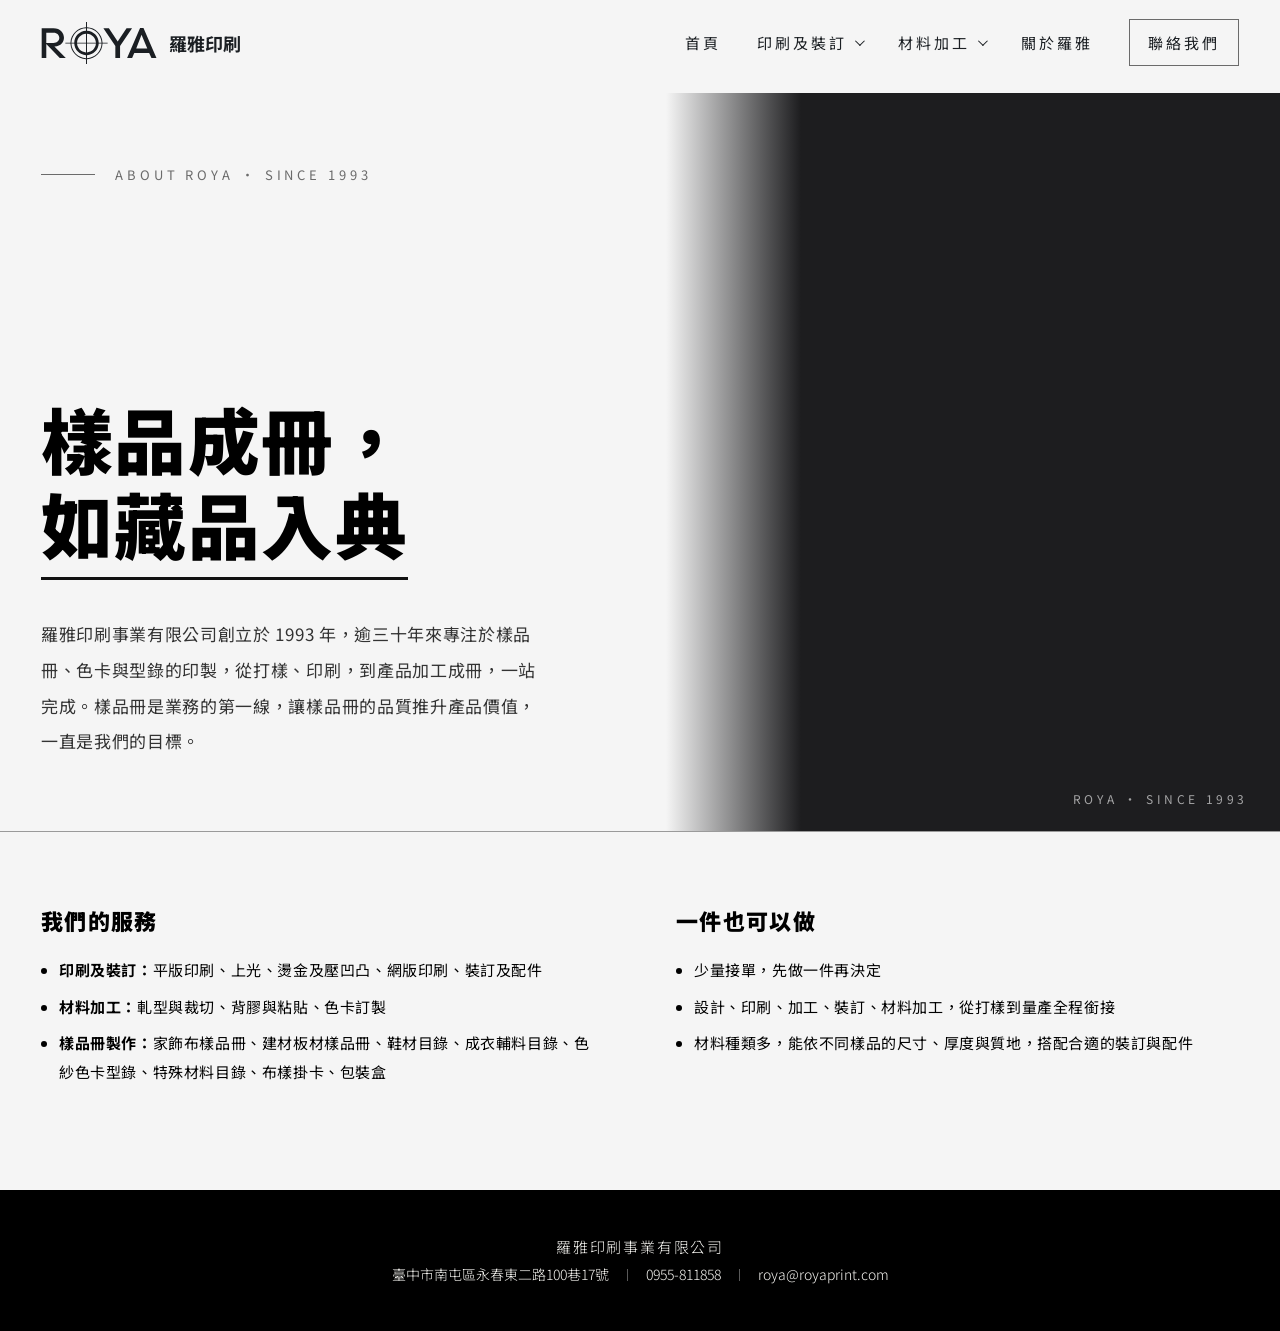
==== about.html @ 84ca04f0 "Add files via upload" ====
<!doctype html>
<html lang="zh-Hant">
<head>
<meta charset="utf-8">
<meta name="viewport" content="width=device-width,initial-scale=1">
<title>關於羅雅｜羅雅印刷</title>
<link rel="preconnect" href="https://fonts.googleapis.com">
<link rel="stylesheet" href="https://fonts.googleapis.com/css2?family=Noto+Sans+TC:wght@300;400;500;700;900&display=swap">
<link rel="stylesheet" href="style.css">
</head>
<body class="pb">
<header class="site-header">
  <a class="brand" href="index.html"><img src="assets/logo.svg" alt="羅雅印刷標誌"><span>羅雅印刷</span></a>
  <nav class="site-nav" aria-label="主選單">
    <a href="index.html">首頁</a>
    <div class="dd"><a href="printing-binding.html">印刷及裝訂</a>
      <div class="dd-m"><a href="printing-binding.html#offset">平版印刷</a><a href="printing-binding.html#foil-emboss">燙金及壓凹凸</a><a href="printing-binding.html#screen">網版印刷</a><a href="printing-binding.html#binding">裝訂及配件</a></div></div>
    <div class="dd"><a href="material-processing.html">材料加工</a>
      <div class="dd-m"><a href="material-processing.html#cut-diecut">裁切｜軋型</a><a href="material-processing.html#adhesive-lamination">背膠｜粘貼</a><a href="material-processing.html#color-card">色卡訂製</a></div></div>
    <a href="about.html">關於羅雅</a>
    <a class="boxed" href="contact.html">聯絡我們</a>
  </nav>
</header>

<main class="about">
  <section class="a-hero">
    <div class="a-copy">
      <div class="a-eyebrow"><i></i><span>ABOUT ROYA · SINCE 1993</span></div>
      <h1>樣品成冊，<br>如藏品入典</h1>
      <p>羅雅印刷事業有限公司創立於 1993 年，逾三十年來專注於樣品冊、色卡與型錄的印製，從打樣、印刷，到產品加工成冊，一站完成。樣品冊是業務的第一線，讓樣品冊的品質推升產品價值，一直是我們的目標。</p>
    </div>
    <div class="a-img"><div class="ph" role="img" aria-label="公司形象圖（待補）"></div><span class="a-tag">ROYA · SINCE 1993</span></div>
  </section>
  <section class="a-more">
    <div class="a-col">
      <h2>我們的服務</h2>
      <ul>
        <li><b>印刷及裝訂：</b>平版印刷、上光、燙金及壓凹凸、網版印刷、裝訂及配件</li>
        <li><b>材料加工：</b>軋型與裁切、背膠與粘貼、色卡訂製</li>
        <li><b>樣品冊製作：</b>家飾布樣品冊、建材板材樣品冊、鞋材目錄、成衣輔料目錄、色紗色卡型錄、特殊材料目錄、布樣掛卡、包裝盒</li>
      </ul>
    </div>
    <div class="a-col">
      <h2>一件也可以做</h2>
      <ul>
        <li>少量接單，先做一件再決定</li>
        <li>設計、印刷、加工、裝訂、材料加工，從打樣到量產全程銜接</li>
        <li>材料種類多，能依不同樣品的尺寸、厚度與質地，搭配合適的裝訂與配件</li>
      </ul>
    </div>
  </section>
</main>


<footer class="site-footer" id="contact">
  <div class="inner">
    <div class="name">羅雅印刷事業有限公司</div>
    <div class="row"><span>臺中市南屯區永春東二路100巷17號</span><i></i><a href="tel:0955811858">0955-811858</a><i></i><a href="mailto:roya@royaprint.com">roya@royaprint.com</a></div>
  </div>
</footer>
</body>
</html>
---- style.css ----
/* 羅雅印刷 網站樣式 */
*{box-sizing:border-box}
html,body{margin:0;background:#FFFFFF;color:#000000;font-family:"Noto Sans TC","PingFang TC","Microsoft JhengHei",sans-serif}
a{color:#1B1F23;text-decoration:none}
a:hover{color:#0E0E0E}

/* 頁首與選單 */
.site-header{padding:18px 3.2vw;display:flex;flex-wrap:wrap;gap:16px;align-items:center;justify-content:space-between;position:relative;z-index:60}
.brand{display:flex;align-items:center;gap:12px;font-weight:700;font-size:18px}
.brand img{height:44px;width:auto;display:block}
.site-nav{display:flex;flex-wrap:wrap;gap:36px;align-items:center;font-size:15px;letter-spacing:.2em}
.site-nav .boxed{border:1px solid #6B6B6B;padding:12px 18px}

/* 下拉選單 */
.dd{position:relative}
.dd>a{display:inline-flex;align-items:center;gap:8px;padding:14px 0}
.dd>a::after{content:"";width:6px;height:6px;border-right:1.5px solid currentColor;border-bottom:1.5px solid currentColor;transform:rotate(45deg) translateY(-2px);transition:transform .2s}
.dd:hover>a::after,.dd:focus-within>a::after{transform:rotate(-135deg) translateY(-2px)}
.dd-m{position:absolute;left:-24px;top:100%;transform:translateY(6px);width:max-content;min-width:0;display:flex;flex-direction:column;background:#FFFFFF;border:1px solid #D4D4D4;padding:8px 0;box-shadow:0 10px 28px rgba(0,0,0,.08);opacity:0;visibility:hidden;transition:opacity .18s ease,transform .18s ease,visibility .18s;z-index:50}
.dd:hover .dd-m,.dd:focus-within .dd-m{opacity:1;visibility:visible;transform:translateY(0)}
.dd-m a{padding:11px 22px 11px 24px;white-space:nowrap;font-size:14px;letter-spacing:.12em}
.dd-m a:hover{background:#F2F2F2;color:#000000}

/* 首頁主視覺：影片（含標題與旋轉型錄）＋右側圖示 */
.hero{container-type:inline-size;width:100%;overflow:hidden}
.hero-inner{position:relative;width:100%;aspect-ratio:16/9;background:#FFFFFF}
.hero-inner video{position:absolute;left:0;top:0;width:100%;height:100%;object-fit:cover;display:block}
.dot{position:absolute;z-index:4;width:6.28cqw;height:6.28cqw;border-radius:50%;transition:transform .25s ease;outline:none}
.dot img{width:100%;height:100%;display:block}
.dot .tx{position:absolute;left:0;top:0;right:0;bottom:0;border-radius:50%;background:#808080;color:#FFFFFF;display:flex;align-items:center;justify-content:center;text-align:center;padding:12%;font-weight:700;line-height:1.35;letter-spacing:.04em;font-size:clamp(10px,1cqw,19px);opacity:0;transition:opacity .2s ease}
.dot:hover,.dot:focus{transform:scale(1.2);z-index:7}
.dot:hover .tx,.dot:focus .tx{opacity:1}

/* 頁尾 */
.site-footer{background:#000000;color:#F7F6F2;height:141px;padding:0 32px;display:flex;align-items:center;justify-content:center;font-weight:300}
.site-footer .inner{width:100%;max-width:1200px;display:flex;flex-direction:column;align-items:center;gap:4px;text-align:center;font-size:14px;line-height:1.7}
.site-footer .name{font-size:15px;letter-spacing:.12em}
.site-footer .row{display:flex;flex-wrap:wrap;align-items:center;justify-content:center;gap:4px 18px}
.site-footer .row i{width:1px;height:12px;background:rgba(255,255,255,.35)}
.site-footer a{color:#F7F6F2}

/* 內頁：印刷及裝訂 */
body.pb{background:#F5F5F5}
.page{max-width:1400px;margin:0 auto;padding:56px 3.2vw 96px}
.page h1{margin:0 0 28px;font-size:40px;font-weight:900;letter-spacing:.04em;line-height:1.2;display:flex;align-items:center;gap:14px}
.page h1 i{width:2px;height:1.1em;background:#000;display:block}
.rows{border-top:1px solid #9A9A9A}
.grp{display:grid;grid-template-columns:200px 1fr;gap:0 24px;padding:40px 0 44px;border-bottom:1px solid #9A9A9A;scroll-margin-top:16px}
.grp:last-child{border-bottom:0}
.grp h2{margin:0;font-size:20px;font-weight:400;letter-spacing:.06em;line-height:1.4}
.cards{display:grid;grid-template-columns:repeat(3,minmax(0,1fr));gap:40px 72px;max-width:960px}
.card{margin:0}
.ph{aspect-ratio:5/4;background:#333234}
.card figcaption{margin-top:16px;font-size:14px;letter-spacing:.06em;line-height:1.5}
@media (max-width:900px){.grp{grid-template-columns:1fr;gap:20px}.cards{grid-template-columns:repeat(2,minmax(0,1fr));gap:28px 24px}.page h1{font-size:32px}}
@media (max-width:520px){.cards{grid-template-columns:1fr}}
.grp h2 i{display:inline-block;width:2px;height:1em;background:#000;vertical-align:-.12em;margin:0 12px}

/* 關於羅雅 */
.about{padding:0}
.a-hero{display:grid;grid-template-columns:minmax(0,1fr) 48%;min-height:min(82vh,860px);margin-top:8px}
.a-copy{padding:72px 4vw 72px max(3.2vw,calc((100vw - 1400px)/2 + 3.2vw));display:flex;flex-direction:column;justify-content:center;gap:0}
.a-eyebrow{display:flex;align-items:center;gap:20px;font-size:13px;letter-spacing:.3em;color:#6B6B6B;margin-bottom:auto}
.a-eyebrow i{width:54px;height:1px;background:#6B6B6B;display:block}
.a-copy h1{margin:120px 0 36px;font-size:clamp(44px,5.6vw,88px);font-weight:900;line-height:1.18;letter-spacing:.02em;border-bottom:3px solid #111;padding-bottom:12px;align-self:flex-start}
.a-copy p{margin:0;max-width:30em;font-size:17px;line-height:2.1;letter-spacing:.04em;color:#333}
.a-img{position:relative;min-height:420px}
.a-img .ph{position:absolute;inset:0;aspect-ratio:auto;border:0;background:#1d1d1f}
.a-img::before{content:"";position:absolute;left:0;top:0;bottom:0;width:22%;background:linear-gradient(90deg,#F5F5F5,rgba(245,245,245,0));z-index:2;pointer-events:none}
.a-tag{position:absolute;right:32px;bottom:24px;z-index:3;font-size:12px;letter-spacing:.3em;color:rgba(255,255,255,.6)}
.a-more{display:grid;grid-template-columns:repeat(2,minmax(0,1fr));gap:72px;max-width:1400px;margin:0 auto;padding:72px 3.2vw 96px;border-top:1px solid #9A9A9A}
.a-col h2{margin:0 0 20px;font-size:22px;font-weight:900;letter-spacing:.06em}
.a-col ul{margin:0;padding-left:1.2em;font-size:15px;line-height:1.9;letter-spacing:.04em}
.a-col li{margin-bottom:8px}
@media (max-width:900px){.a-hero{grid-template-columns:1fr;min-height:0}.a-img{order:-1;min-height:300px}.a-img::before{display:none}.a-copy{padding:40px 3.2vw}.a-copy h1{margin:48px 0 24px}.a-more{grid-template-columns:1fr;gap:40px;padding:48px 3.2vw 72px}}

/* 聯絡我們 */
body.ct{background:#EEEEEE}
.ct-main{max-width:1400px;margin:0 auto;padding:72px 3.2vw 120px}
.ct-grid{display:grid;grid-template-columns:minmax(0,5fr) minmax(0,7fr);gap:80px;align-items:start}
.ct-eyebrow{font-size:13px;letter-spacing:.3em;color:#6B6B6B;margin-bottom:28px}
.ct-left h1{margin:0 0 32px;font-size:clamp(44px,5vw,80px);font-weight:900;line-height:1.2;letter-spacing:.02em}
.ct-left p{margin:0 0 56px;max-width:22em;font-size:17px;line-height:2.1;letter-spacing:.04em;color:#333}
.ct-info{margin:0;border-top:1px solid #9A9A9A;padding-top:36px;display:grid;gap:22px}
.ct-info div{display:grid;grid-template-columns:110px 1fr;gap:12px;font-size:16px;line-height:1.7}
.ct-info dt{font-size:13px;letter-spacing:.2em;color:#555;font-weight:700;padding-top:3px}
.ct-info dd{margin:0}
.ct-form{display:grid;gap:40px}
.f2{display:grid;grid-template-columns:1fr 1fr;gap:40px 44px}
.fld{display:block}
.fld.half{max-width:50%}
.fld>span,.flabel{display:block;font-size:13px;letter-spacing:.2em;color:#555;font-weight:700;margin-bottom:10px}
.fld input,.fld select,.fld textarea{width:100%;font:inherit;font-size:20px;color:#111;background:transparent;border:0;border-bottom:1.5px solid #8A8A8A;border-radius:0;padding:10px 0 12px;outline:none;appearance:none;-webkit-appearance:none}
.fld select{background:url("data:image/svg+xml;utf8,<svg xmlns='http://www.w3.org/2000/svg' width='12' height='8' fill='none' stroke='%23111' stroke-width='1.4'><path d='M1 1l5 5 5-5'/></svg>") right 4px center no-repeat}
.fld textarea{resize:vertical;min-height:130px;line-height:1.7}
.fld input::placeholder,.fld textarea::placeholder{color:#9A9A9A}
.fld input:focus,.fld select:focus,.fld textarea:focus{border-bottom-color:#000}
.chips{display:grid;grid-template-columns:repeat(3,1fr);gap:12px}
.chip input{position:absolute;opacity:0;pointer-events:none}
.chip span{display:block;padding:15px 24px;border:1.5px solid #B5B5B5;font-size:17px;cursor:pointer;transition:background .15s,color .15s}
.chip:hover span{border-color:#111}
.chip input:checked+span{background:#111;color:#fff;border-color:#111}
.chip input:focus-visible+span{outline:2px solid #000;outline-offset:2px}
.send{justify-self:start;display:inline-flex;align-items:center;gap:16px;background:#111;color:#fff;border:0;padding:0 44px;height:76px;font:inherit;font-size:15px;font-weight:700;letter-spacing:.2em;cursor:pointer}
.send:hover{background:#000}
@media (max-width:900px){.ct-grid{grid-template-columns:1fr;gap:48px}.f2{grid-template-columns:1fr}.chips{grid-template-columns:1fr 1fr}.fld.half{max-width:none}.ct-main{padding:40px 3.2vw 80px}}
@media (max-width:520px){.chips{grid-template-columns:1fr}}
.fld input,.fld select{line-height:1.5;height:3.1em}
.specs{display:grid;grid-template-columns:1fr 1fr;gap:26px 64px}
.inl{display:flex;align-items:flex-end;gap:12px}
.inl>span{flex:0 0 7.2em;font-size:17px;letter-spacing:.12em;padding-bottom:10px;white-space:nowrap;text-align:justify;text-align-last:justify}
.inl input,.inl textarea{flex:1;min-width:0;font:inherit;font-size:18px;color:#111;background:transparent;border:0;border-bottom:1.5px solid #8A8A8A;border-radius:0;padding:8px 0;outline:none}
.inl input:focus,.inl textarea:focus{border-bottom-color:#000}
.inl.note{margin-top:8px}
.inl.note>span{flex:0 0 auto;text-align:left;text-align-last:auto}
.inl textarea{resize:vertical;min-height:90px;line-height:1.7}
@media (max-width:900px){.specs{grid-template-columns:1fr;gap:20px}}
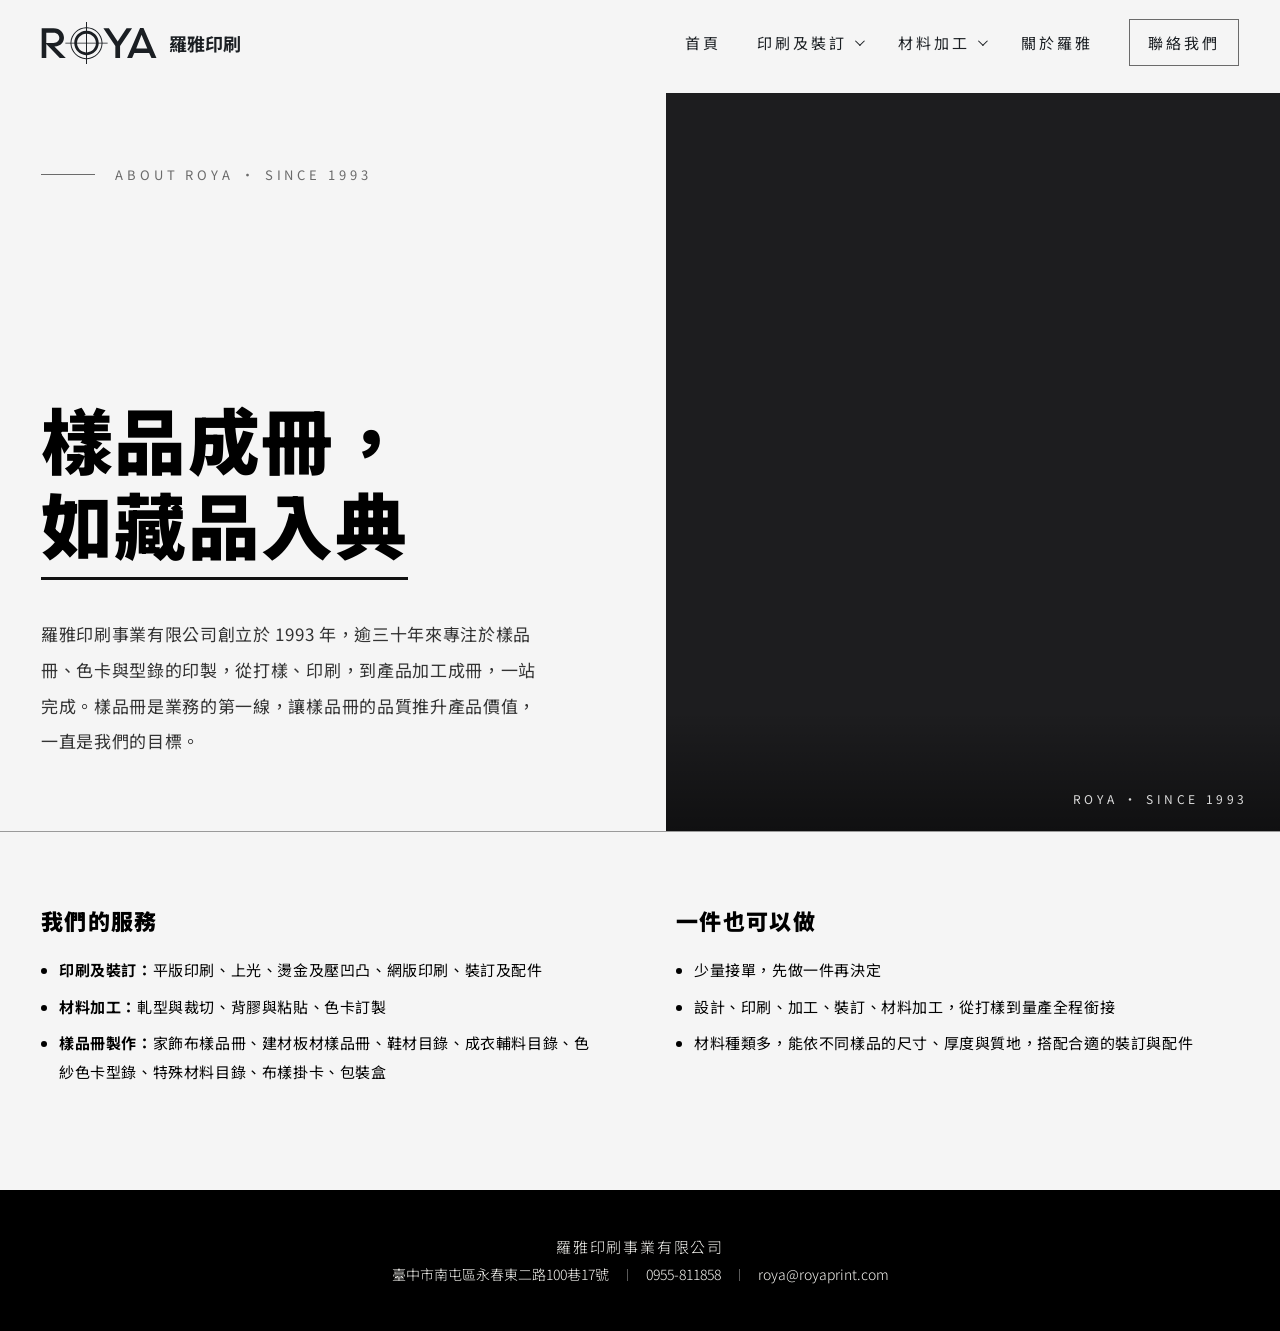
==== commit 01092513: "Add files via upload" ====
--- a/about.html
+++ b/about.html
@@ -29,7 +29,7 @@
       <h1>樣品成冊，<br>如藏品入典</h1>
       <p>羅雅印刷事業有限公司創立於 1993 年，逾三十年來專注於樣品冊、色卡與型錄的印製，從打樣、印刷，到產品加工成冊，一站完成。樣品冊是業務的第一線，讓樣品冊的品質推升產品價值，一直是我們的目標。</p>
     </div>
-    <div class="a-img"><div class="ph" role="img" aria-label="公司形象圖（待補）"></div><span class="a-tag">ROYA · SINCE 1993</span></div>
+    <div class="a-img"><div class="ph a-slides" role="img" aria-label="羅雅招牌與樣品冊陳列空間"><img class="s1" src="assets/about-01.webp" alt="" width="1400" height="1200"><img class="s2" src="assets/about-02.webp" alt="" width="1400" height="1200" loading="lazy"><img class="s3" src="assets/about-03.webp" alt="" width="1400" height="1200" loading="lazy"></div><span class="a-tag">ROYA · SINCE 1993</span></div>
   </section>
   <section class="a-more">
     <div class="a-col">
--- a/style.css
+++ b/style.css
@@ -66,13 +66,12 @@
 .a-copy p{margin:0;max-width:30em;font-size:17px;line-height:2.1;letter-spacing:.04em;color:#333}
 .a-img{position:relative;min-height:420px}
 .a-img .ph{position:absolute;inset:0;aspect-ratio:auto;border:0;background:#1d1d1f}
-.a-img::before{content:"";position:absolute;left:0;top:0;bottom:0;width:22%;background:linear-gradient(90deg,#F5F5F5,rgba(245,245,245,0));z-index:2;pointer-events:none}
 .a-tag{position:absolute;right:32px;bottom:24px;z-index:3;font-size:12px;letter-spacing:.3em;color:rgba(255,255,255,.6)}
 .a-more{display:grid;grid-template-columns:repeat(2,minmax(0,1fr));gap:72px;max-width:1400px;margin:0 auto;padding:72px 3.2vw 96px;border-top:1px solid #9A9A9A}
 .a-col h2{margin:0 0 20px;font-size:22px;font-weight:900;letter-spacing:.06em}
 .a-col ul{margin:0;padding-left:1.2em;font-size:15px;line-height:1.9;letter-spacing:.04em}
 .a-col li{margin-bottom:8px}
-@media (max-width:900px){.a-hero{grid-template-columns:1fr;min-height:0}.a-img{order:-1;min-height:300px}.a-img::before{display:none}.a-copy{padding:40px 3.2vw}.a-copy h1{margin:48px 0 24px}.a-more{grid-template-columns:1fr;gap:40px;padding:48px 3.2vw 72px}}
+@media (max-width:900px){.a-hero{grid-template-columns:1fr;min-height:0}.a-img{order:-1;min-height:300px}.a-copy{padding:40px 3.2vw}.a-copy h1{margin:48px 0 24px}.a-more{grid-template-columns:1fr;gap:40px;padding:48px 3.2vw 72px}}
 
 /* 聯絡我們 */
 body.ct{background:#EEEEEE}
@@ -115,3 +114,20 @@
 .inl.note>span{flex:0 0 auto;text-align:left;text-align-last:auto}
 .inl textarea{resize:vertical;min-height:90px;line-height:1.7}
 @media (max-width:900px){.specs{grid-template-columns:1fr;gap:20px}}
+.f-status{margin:0;min-height:1.6em;font-size:16px;letter-spacing:.04em;line-height:1.7}
+.f-status.ok{color:#1f6b35}
+.f-status.err{color:#a3261c}
+.send:disabled{opacity:.5;cursor:default}
+.ph img{width:100%;height:100%;object-fit:cover;display:block}
+
+/* 關於羅雅：形象圖淡入輪播 */
+.a-slides{overflow:hidden}
+.a-slides img{position:absolute;inset:0;width:100%;height:100%;object-fit:cover;opacity:0;animation:aFade 21s infinite}
+.a-slides .s1{animation-delay:0s}
+.a-slides .s2{animation-delay:7s}
+.a-slides .s3{animation-delay:14s}
+@keyframes aFade{0%{opacity:0}6%{opacity:1}33.3%{opacity:1}39.3%{opacity:0}100%{opacity:0}}
+@media (prefers-reduced-motion:reduce){.a-slides img{animation:none}.a-slides .s1{opacity:1}}
+.a-img::after{content:"";position:absolute;left:0;right:0;bottom:0;height:120px;background:linear-gradient(0deg,rgba(0,0,0,.45),rgba(0,0,0,0));z-index:2;pointer-events:none}
+.a-tag{color:rgba(255,255,255,.85)}
+.a-slides img{object-position:center}
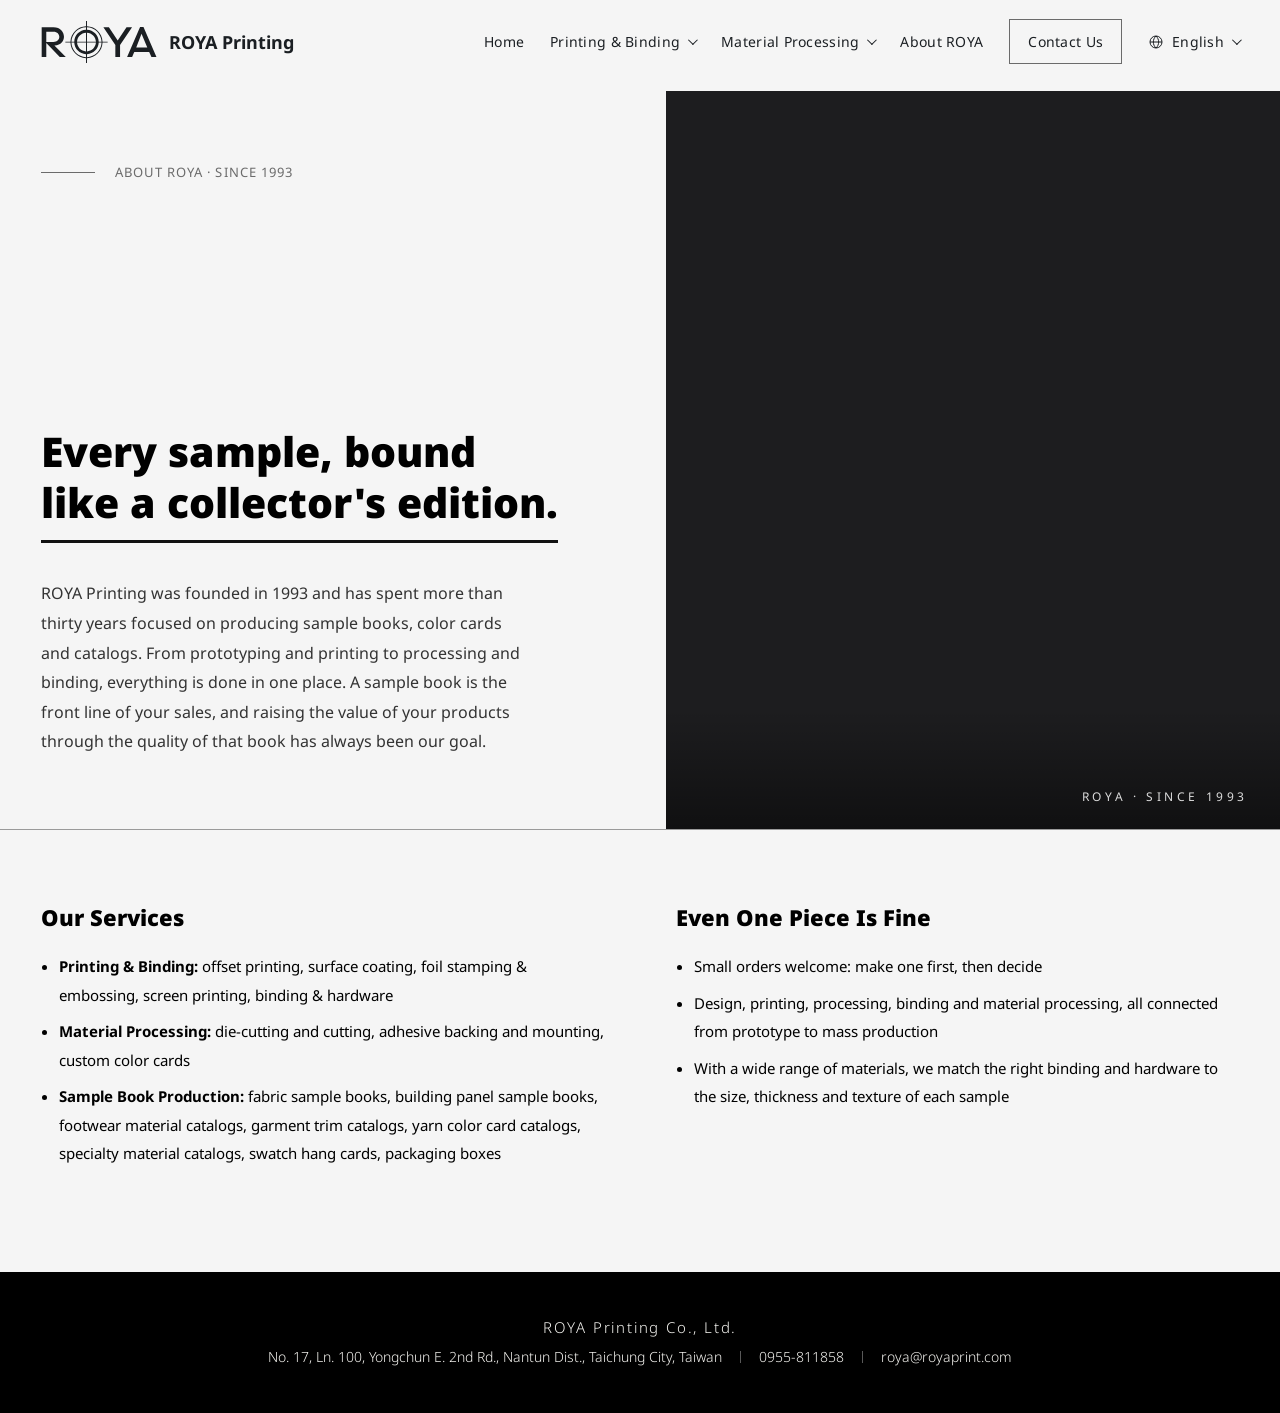
==== commit 68202cf8: "Add files via upload" ====
--- a/about.html
+++ b/about.html
@@ -5,7 +5,7 @@
 <meta name="viewport" content="width=device-width,initial-scale=1">
 <title>關於羅雅｜羅雅印刷</title>
 <link rel="preconnect" href="https://fonts.googleapis.com">
-<link rel="stylesheet" href="https://fonts.googleapis.com/css2?family=Noto+Sans+TC:wght@300;400;500;700;900&display=swap">
+<link rel="stylesheet" href="https://fonts.googleapis.com/css2?family=Noto+Sans+TC:wght@300;400;500;700;900&family=Noto+Sans:wght@400;500;700;900&family=Noto+Sans+JP:wght@400;500;700;900&family=Noto+Sans+KR:wght@400;500;700;900&display=swap">
 <link rel="stylesheet" href="style.css">
 </head>
 <body class="pb">
@@ -58,5 +58,6 @@
     <div class="row"><span>臺中市南屯區永春東二路100巷17號</span><i></i><a href="tel:0955811858">0955-811858</a><i></i><a href="mailto:roya@royaprint.com">roya@royaprint.com</a></div>
   </div>
 </footer>
+<script src="i18n.js"></script>
 </body>
 </html>
--- a/style.css
+++ b/style.css
@@ -123,11 +123,48 @@
 /* 關於羅雅：形象圖淡入輪播 */
 .a-slides{overflow:hidden}
 .a-slides img{position:absolute;inset:0;width:100%;height:100%;object-fit:cover;opacity:0;animation:aFade 21s infinite}
-.a-slides .s1{animation-delay:0s}
-.a-slides .s2{animation-delay:7s}
-.a-slides .s3{animation-delay:14s}
+.a-slides .s1{animation-delay:-1.5s}
+.a-slides .s2{animation-delay:5.5s}
+.a-slides .s3{animation-delay:12.5s}
 @keyframes aFade{0%{opacity:0}6%{opacity:1}33.3%{opacity:1}39.3%{opacity:0}100%{opacity:0}}
 @media (prefers-reduced-motion:reduce){.a-slides img{animation:none}.a-slides .s1{opacity:1}}
 .a-img::after{content:"";position:absolute;left:0;right:0;bottom:0;height:120px;background:linear-gradient(0deg,rgba(0,0,0,.45),rgba(0,0,0,0));z-index:2;pointer-events:none}
 .a-tag{color:rgba(255,255,255,.85)}
 .a-slides img{object-position:center}
+
+/* 多語言 */
+.lang .dd-m{left:auto;right:-24px}
+.lang>a{gap:8px}
+.lang>a svg{display:block;flex:none}
+.lang .dd-m a[aria-current="true"]{font-weight:700}
+html[data-l="ja"] body,html[data-l="ja"] input,html[data-l="ja"] textarea,html[data-l="ja"] button{font-family:"Noto Sans JP","Noto Sans TC","Hiragino Sans","Yu Gothic","Meiryo",sans-serif}
+html[data-l="ko"] body,html[data-l="ko"] input,html[data-l="ko"] textarea,html[data-l="ko"] button{font-family:"Noto Sans KR","Noto Sans TC","Malgun Gothic","Apple SD Gothic Neo",sans-serif}
+html.lat body,html.lat input,html.lat textarea,html.lat button{font-family:"Noto Sans","Noto Sans TC","Segoe UI",Arial,sans-serif}
+/* 日、韓、拉丁語系：標題不要比中文大，字距收斂 */
+html:not([data-l="zh"]) .a-copy h1,html:not([data-l="zh"]) .ct-left h1{font-size:clamp(30px,3.6vw,56px);letter-spacing:0;line-height:1.25}
+html:not([data-l="zh"]) .page h1{letter-spacing:0}
+html[data-l="ja"] .site-nav,html[data-l="ko"] .site-nav{letter-spacing:.08em;gap:30px}
+html.lat .site-nav{letter-spacing:.02em;gap:26px;font-size:14px}
+html.lat .dd-m a{letter-spacing:.01em}
+html.lat .grp h2,html.lat .card figcaption,html.lat .a-col h2,html.lat .a-col ul,html.lat .a-copy p,html.lat .ct-left p,html.lat .f-status{letter-spacing:0}
+html.lat .a-copy p,html.lat .ct-left p{font-size:16px;line-height:1.85}
+html.lat .a-eyebrow,html.lat .ct-eyebrow,html.lat .fld>span,html.lat .flabel,html.lat .ct-info dt{letter-spacing:.08em}
+html.lat .inl>span{flex:0 0 11.5em;white-space:normal;text-align:left;text-align-last:auto;letter-spacing:0;font-size:15px;line-height:1.35}
+html[data-l="ja"] .inl>span,html[data-l="ko"] .inl>span{flex-basis:8.6em;letter-spacing:.04em;font-size:15px}
+html:not([data-l="zh"]) .dot .tx{font-size:clamp(7px,.66cqw,12px);letter-spacing:0;padding:9%;line-height:1.25}
+html.lat .send{letter-spacing:.04em}
+html:not([data-l="zh"]) .ct-info dd{letter-spacing:0}
+html.lat .brand span{letter-spacing:0}
+/* 多語言：避免長文字撐破表單 */
+.ct-grid>*{min-width:0}
+.ct-form{min-width:0;grid-template-columns:minmax(0,1fr)}
+.f2,.specs{grid-template-columns:repeat(2,minmax(0,1fr))}
+.chips{grid-template-columns:repeat(3,minmax(0,1fr))}
+.chip span{overflow-wrap:anywhere}
+html:not([data-l="zh"]) .chip span{padding:14px 18px;font-size:16px;line-height:1.35}
+html:not([data-l="zh"]) .inl.note>span{flex:0 0 auto}
+html.lat .specs{gap:22px 40px}
+@media (max-width:900px){.f2,.specs{grid-template-columns:minmax(0,1fr)}.chips{grid-template-columns:repeat(2,minmax(0,1fr))}}
+@media (max-width:520px){.chips{grid-template-columns:minmax(0,1fr)}}
+html:not([data-l="zh"]) .a-copy h1,html:not([data-l="zh"]) .ct-left h1{font-size:clamp(28px,3.2vw,50px)}
+a.dot{cursor:pointer;color:inherit;text-decoration:none}
